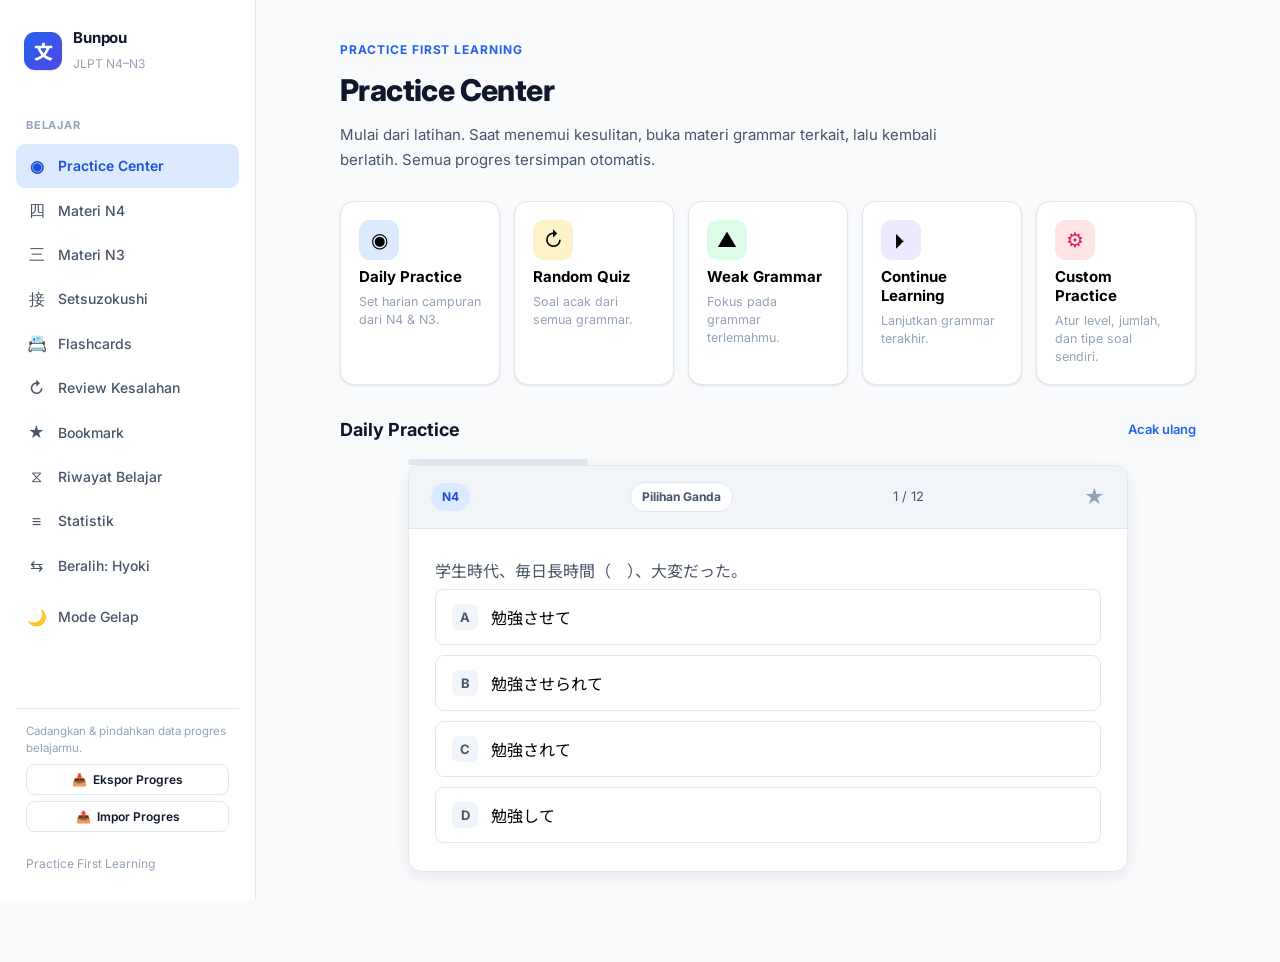
==== index.html @ 78b65819 "feat: tambah halaman setsuzokushi dan terjemahan kuis" ====
<!DOCTYPE html>
<html lang="id">
<head>
<meta charset="UTF-8">
<meta name="viewport" content="width=device-width, initial-scale=1.0">
<title>Bunpou · Practice Center</title>
<link rel="preconnect" href="https://fonts.googleapis.com">
<link href="https://fonts.googleapis.com/css2?family=Inter:wght@400;500;600;700;800&family=Noto+Sans+JP:wght@400;500;700;800&display=swap" rel="stylesheet">
<link rel="stylesheet" href="css/style.css">
<script>(function(){try{var t=localStorage.getItem('jlpt_theme');if(t&&JSON.parse(t)==='dark'){document.documentElement.setAttribute('data-theme','dark');}}catch(e){}})();</script>
</head>
<body class="app">
<div class="main">
  <div class="content">
    <div class="page-head">
      <div class="eyebrow">Practice First Learning</div>
      <h1>Practice Center</h1>
      <p>Mulai dari latihan. Saat menemui kesulitan, buka materi grammar terkait, lalu kembali berlatih. Semua progres tersimpan otomatis.</p>
    </div>

    <div class="tiles">
      <button class="tile" data-mode="daily">
        <span class="t-ico">&#x25C9;</span>
        <h3>Daily Practice</h3>
        <p>Set harian campuran dari N4 &amp; N3.</p>
      </button>
      <button class="tile amber" data-mode="random">
        <span class="t-ico">&#x21BB;</span>
        <h3>Random Quiz</h3>
        <p>Soal acak dari semua grammar.</p>
      </button>
      <button class="tile green" data-mode="weak">
        <span class="t-ico">&#x25B2;</span>
        <h3>Weak Grammar</h3>
        <p>Fokus pada grammar terlemahmu.</p>
      </button>
      <button class="tile violet" data-mode="continue">
        <span class="t-ico">&#x23F5;</span>
        <h3>Continue Learning</h3>
        <p>Lanjutkan grammar terakhir.</p>
      </button>
      <button class="tile rose" data-mode="custom">
        <span class="t-ico">&#x2699;</span>
        <h3>Custom Practice</h3>
        <p>Atur level, jumlah, dan tipe soal sendiri.</p>
      </button>
    </div>

    <div class="section-title">
      <h2 id="sessionTitle">Daily Practice</h2>
      <a href="#" id="restart">Acak ulang</a>
    </div>
    <div id="practice"><div class="spinner"></div></div>
  </div>
</div>

<script src="data/grammar.js"></script>
<script src="data/grammar-n4.js"></script>
<script src="data/grammar-n4b.js"></script>
<script src="data/grammar-n4c.js"></script>
<script src="data/grammar-n3.js"></script>
<script src="data/grammar-n3b.js"></script>
<script src="data/grammar-n3c.js"></script>
<script src="data/n4-full.js"></script>
    <script src="data/n4-extra.js"></script>
    <script src="data/n3-full.js"></script>
<script src="js/storage.js"></script>
<script src="js/data.js"></script>
<script src="js/quiz.js"></script>
<script src="js/nav.js"></script>
<script>
(function () {
  Nav.build("index.html");
  var host = document.getElementById("practice");
  var titleEl = document.getElementById("sessionTitle");
  var currentMode = "daily";
  var lastCustomOpts = null;

  function renderCustomSetup() {
    host.innerHTML =
      '<div class="setup-card">' +
        '<div class="setup-group">' +
          '<h3>Pilih Level JLPT</h3>' +
          '<div class="subtitle">Pilih minimal satu level untuk diuji</div>' +
          '<div class="toggle-grid">' +
            '<div class="toggle-card selected" id="optLvlN4">' +
              '<input type="checkbox" checked id="chkLvlN4">' +
              '<div class="tc-content">' +
                '<span class="tc-title">JLPT N4</span>' +
                '<span class="tc-desc">Grammar dasar, pola kalimat sederhana & ungkapan sehari-hari</span>' +
              '</div>' +
            '</div>' +
            '<div class="toggle-card selected" id="optLvlN3">' +
              '<input type="checkbox" checked id="chkLvlN3">' +
              '<div class="tc-content">' +
                '<span class="tc-title">JLPT N3</span>' +
                '<span class="tc-desc">Grammar menengah, pemahaman bernuansa & ekspresi kontekstual</span>' +
              '</div>' +
            '</div>' +
          '</div>' +
        '</div>' +

        '<div class="setup-group">' +
          '<h3>Tipe Soal</h3>' +
          '<div class="subtitle">Pilih minimal satu tipe latihan</div>' +
          '<div class="toggle-grid">' +
            '<div class="toggle-card selected" id="optTypeMcq">' +
              '<input type="checkbox" checked id="chkTypeMcq">' +
              '<div class="tc-content">' +
                '<span class="tc-title">Pilihan Ganda</span>' +
                '<span class="tc-desc">Pilih satu dari 4 opsi jawaban yang paling tepat (ABC-an)</span>' +
              '</div>' +
            '</div>' +
            '<div class="toggle-card selected" id="optTypeFill">' +
              '<input type="checkbox" checked id="chkTypeFill">' +
              '<div class="tc-content">' +
                '<span class="tc-title">Isi Bagian Kosong</span>' +
                '<span class="tc-desc">Ketik manual kata/pola kalimat bahasa Jepang yang tepat</span>' +
              '</div>' +
            '</div>' +
            '<div class="toggle-card selected" id="optTypeArrange">' +
              '<input type="checkbox" checked id="chkTypeArrange">' +
              '<div class="tc-content">' +
                '<span class="tc-title">Susun Kata</span>' +
                '<span class="tc-desc">Susun frasa acak (drag/click) menjadi kalimat yang padu</span>' +
              '</div>' +
            '</div>' +
          '</div>' +
        '</div>' +

        '<div class="setup-group">' +
          '<h3>Jumlah Soal</h3>' +
          '<div class="subtitle">Pilih berapa banyak soal yang ingin dikerjakan</div>' +
          '<div class="segment-list">' +
            '<button class="segment-item" data-val="5">5</button>' +
            '<button class="segment-item" data-val="10">10</button>' +
            '<button class="segment-item active" data-val="15">15</button>' +
            '<button class="segment-item" data-val="20">20</button>' +
            '<button class="segment-item" data-val="30">30</button>' +
            '<button class="segment-item" data-val="all">Semua Soal</button>' +
          '</div>' +
        '</div>' +

        '<div class="setup-actions">' +
          '<button class="btn btn-primary" id="startCustomQuizBtn">Mulai Latihan (15 Soal)</button>' +
        '</div>' +
      '</div>';

    var chkLvlN4 = document.getElementById("chkLvlN4");
    var chkLvlN3 = document.getElementById("chkLvlN3");
    var chkTypeMcq = document.getElementById("chkTypeMcq");
    var chkTypeFill = document.getElementById("chkTypeFill");
    var chkTypeArrange = document.getElementById("chkTypeArrange");
    var startBtn = document.getElementById("startCustomQuizBtn");

    var activeLimit = "15";

    if (lastCustomOpts) {
      chkLvlN4.checked = lastCustomOpts.chkLvlN4;
      document.getElementById("optLvlN4").classList.toggle("selected", lastCustomOpts.chkLvlN4);
      chkLvlN3.checked = lastCustomOpts.chkLvlN3;
      document.getElementById("optLvlN3").classList.toggle("selected", lastCustomOpts.chkLvlN3);
      chkTypeMcq.checked = lastCustomOpts.chkTypeMcq;
      document.getElementById("optTypeMcq").classList.toggle("selected", lastCustomOpts.chkTypeMcq);
      chkTypeFill.checked = lastCustomOpts.chkTypeFill;
      document.getElementById("optTypeFill").classList.toggle("selected", lastCustomOpts.chkTypeFill);
      chkTypeArrange.checked = lastCustomOpts.chkTypeArrange;
      document.getElementById("optTypeArrange").classList.toggle("selected", lastCustomOpts.chkTypeArrange);
      activeLimit = lastCustomOpts.activeLimitStr || "15";
    }

    var segments = host.querySelectorAll(".segment-item");
    segments.forEach(function (btn) {
      btn.classList.toggle("active", btn.dataset.val === activeLimit);
      btn.addEventListener("click", function () {
        segments.forEach(function (b) { b.classList.remove("active"); });
        btn.classList.add("active");
        activeLimit = btn.dataset.val;
        updateState();
      });
    });

    function setupToggleCard(cardId, chkEl) {
      var card = document.getElementById(cardId);
      card.addEventListener("click", function (e) {
        if (e.target !== chkEl) {
          chkEl.checked = !chkEl.checked;
        }
        card.classList.toggle("selected", chkEl.checked);
        updateState();
      });
      chkEl.addEventListener("change", function () {
        card.classList.toggle("selected", chkEl.checked);
        updateState();
      });
    }

    setupToggleCard("optLvlN4", chkLvlN4);
    setupToggleCard("optLvlN3", chkLvlN3);
    setupToggleCard("optTypeMcq", chkTypeMcq);
    setupToggleCard("optTypeFill", chkTypeFill);
    setupToggleCard("optTypeArrange", chkTypeArrange);

    function getOpts() {
      var level = "all";
      if (chkLvlN4.checked && !chkLvlN3.checked) level = "N4";
      if (!chkLvlN4.checked && chkLvlN3.checked) level = "N3";
      var types = {
        mcq: chkTypeMcq.checked,
        fill: chkTypeFill.checked,
        arrange: chkTypeArrange.checked
      };
      return { level: level, types: types };
    }

    function updateState() {
      var levelOk = chkLvlN4.checked || chkLvlN3.checked;
      var typeOk = chkTypeMcq.checked || chkTypeFill.checked || chkTypeArrange.checked;

      if (!levelOk || !typeOk) {
        startBtn.disabled = true;
        startBtn.textContent = "Pilih minimal 1 level & 1 tipe soal";
        return;
      }

      var opts = getOpts();
      var tempPool = Data.buildPool({ level: opts.level, types: opts.types });
      var totalCount = tempPool.length;

      if (totalCount === 0) {
        startBtn.disabled = true;
        startBtn.textContent = "Tidak ada soal yang cocok";
        return;
      }

      startBtn.disabled = false;
      var limitVal = activeLimit === "all" ? totalCount : parseInt(activeLimit, 10);
      var finalCount = Math.min(limitVal, totalCount);
      startBtn.textContent = "Mulai Latihan (" + finalCount + " Soal)";
    }

    startBtn.addEventListener("click", function () {
      var opts = getOpts();
      var limitVal = activeLimit === "all" ? null : parseInt(activeLimit, 10);
      lastCustomOpts = {
        level: opts.level,
        types: opts.types,
        limit: limitVal,
        activeLimitStr: activeLimit,
        chkLvlN4: chkLvlN4.checked,
        chkLvlN3: chkLvlN3.checked,
        chkTypeMcq: chkTypeMcq.checked,
        chkTypeFill: chkTypeFill.checked,
        chkTypeArrange: chkTypeArrange.checked
      };

      var title = "Latihan Kustom";
      var pool = Data.buildPool({ level: opts.level, types: opts.types, limit: limitVal });
      titleEl.textContent = title;
      Quiz.runSession(host, pool, { title: title, level: opts.level });
    });

    updateState();
  }

  function start(mode, forceConfig) {
    currentMode = mode;
    var pool, title, opts = {};
    if (mode === "custom") {
      if (forceConfig || !lastCustomOpts) {
        titleEl.textContent = "Custom Practice Setup";
        renderCustomSetup();
        return;
      } else {
        title = "Latihan Kustom";
        pool = Data.buildPool({ level: lastCustomOpts.level, types: lastCustomOpts.types, limit: lastCustomOpts.limit });
        opts = { title: title, level: lastCustomOpts.level };
      }
    } else if (mode === "daily") {
      title = "Daily Practice";
      pool = Data.buildPool({ level: "all", limit: 12 });
      opts = { title: title };
    } else if (mode === "random") {
      title = "Random Quiz";
      pool = Data.buildPool({ level: "all", limit: 15 });
      opts = { title: title };
    } else if (mode === "weak") {
      title = "Weak Grammar Practice";
      var ids = Data.weakGrammarIds(5);
      if (!ids.length) {
        host.innerHTML = '<div class="empty"><div class="e-ico">&#x25B2;</div><h3>Belum ada data kelemahan</h3><p>Kerjakan beberapa latihan dulu agar sistem dapat mengidentifikasi grammar terlemahmu.</p><button class="btn btn-primary" onclick="location.reload()">Mulai Daily Practice</button></div>';
        titleEl.textContent = title; return;
      }
      pool = Data.buildPool({ grammarIds: ids, limit: 15 });
      opts = { title: title };
    } else if (mode === "continue") {
      title = "Continue Learning";
      var last = Store.getLast();
      if (!last || !Data.byId(last)) {
        host.innerHTML = '<div class="empty"><div class="e-ico">&#x23F5;</div><h3>Belum ada riwayat</h3><p>Buka salah satu materi grammar untuk mulai, lalu lanjutkan dari sini.</p><a class="btn btn-primary" href="n4.html">Lihat Materi N4</a></div>';
        titleEl.textContent = title; return;
      }
      var g = Data.byId(last);
      title = "Lanjutkan: " + g.grammar;
      pool = Data.buildPool({ grammarIds: [last] });
      opts = { title: title, grammarId: last, level: g.level };
    }
    titleEl.textContent = title;
    Quiz.runSession(host, pool, opts);
  }

  document.querySelectorAll(".tile").forEach(function (t) {
    t.addEventListener("click", function () { start(t.dataset.mode, true); window.scrollTo({ top: 220, behavior: "smooth" }); });
  });
  document.getElementById("restart").addEventListener("click", function (e) { e.preventDefault(); start(currentMode); });

  start("daily");
})();
</script>
</body>
</html>
---- css/style.css ----
:root {
  --primary: #2563eb;
  --primary-dark: #1d4ed8;
  --primary-soft: #dbeafe;
  --bg: #f8fafc;
  --surface: #ffffff;
  --surface-2: #f1f5f9;
  --text: #0f172a;
  --text-soft: #475569;
  --text-muted: #94a3b8;
  --accent: #f59e0b;
  --accent-soft: #fef3c7;
  --border: #e2e8f0;
  --border-strong: #cbd5e1;
  --green: #16a34a;
  --green-soft: #dcfce7;
  --red: #dc2626;
  --red-soft: #fee2e2;
  --radius: 14px;
  --radius-sm: 9px;
  --shadow-sm: 0 1px 2px rgba(15,23,42,.06), 0 1px 3px rgba(15,23,42,.05);
  --shadow: 0 4px 16px rgba(15,23,42,.07);
  --shadow-lg: 0 12px 40px rgba(15,23,42,.12);
  --sidebar-w: 256px;
  --font: 'Inter', -apple-system, BlinkMacSystemFont, 'Segoe UI', Roboto, 'Helvetica Neue', Arial, sans-serif;
  --font-jp: 'Noto Sans JP', 'Hiragino Kaku Gothic ProN', 'Yu Gothic', Meiryo, sans-serif;
}

* { box-sizing: border-box; margin: 0; padding: 0; }
html { scroll-behavior: smooth; }
body {
  font-family: var(--font);
  background: var(--bg);
  color: var(--text);
  line-height: 1.65;
  -webkit-font-smoothing: antialiased;
  font-size: 15px;
}
a { color: inherit; text-decoration: none; }
button { font-family: inherit; cursor: pointer; border: none; background: none; }
button:disabled { cursor: not-allowed; opacity: .55; }
.jp { font-family: var(--font-jp); }

/* ===== Layout ===== */
.app { display: flex; min-height: 100vh; }
.sidebar {
  width: var(--sidebar-w);
  flex-shrink: 0;
  background: var(--surface);
  border-right: 1px solid var(--border);
  padding: 22px 16px;
  position: fixed;
  top: 0; left: 0; bottom: 0;
  display: flex;
  flex-direction: column;
  gap: 4px;
  overflow-y: auto;
  z-index: 40;
}
.brand { display: flex; align-items: center; gap: 11px; padding: 4px 8px 20px; }
.brand-logo {
  width: 38px; height: 38px; border-radius: 11px;
  background: linear-gradient(135deg, var(--primary), #4f46e5);
  display: grid; place-items: center;
  color: #fff; font-weight: 800; font-size: 19px;
  font-family: var(--font-jp);
  box-shadow: var(--shadow-sm);
}
.brand-text strong { display: block; font-size: 15px; letter-spacing: -.01em; }
.brand-text span { font-size: 12px; color: var(--text-muted); }
.nav-label { font-size: 11px; font-weight: 700; text-transform: uppercase; letter-spacing: .07em; color: var(--text-muted); padding: 16px 10px 6px; }
.nav-item {
  display: flex; align-items: center; gap: 12px;
  padding: 9px 11px; border-radius: var(--radius-sm);
  color: var(--text-soft); font-weight: 500; font-size: 14px;
  transition: background .15s, color .15s;
}
.nav-item:hover { background: var(--surface-2); color: var(--text); }
.nav-item.active { background: var(--primary-soft); color: var(--primary-dark); font-weight: 600; }
.nav-item .ico { width: 19px; text-align: center; font-size: 16px; }
.nav-item .badge { margin-left: auto; background: var(--red); color: #fff; font-size: 11px; font-weight: 700; min-width: 19px; height: 19px; border-radius: 10px; display: grid; place-items: center; padding: 0 5px; }
.sidebar-foot { margin-top: auto; padding: 14px 10px 4px; font-size: 12px; color: var(--text-muted); border-top: 1px solid var(--border); }

.main { flex: 1; margin-left: var(--sidebar-w); min-width: 0; }
.content { max-width: 920px; margin: 0 auto; padding: 40px 32px 90px; }
.content.wide { max-width: 1120px; }

/* ===== Topbar (mobile) ===== */
.topbar { display: none; }
.scrim { display: none; }

/* ===== Mobile drawer toggle button (left-edge tab) ===== */
.nav-open-btn {
  position: fixed;
  top: 60px;
  left: 0;
  transform: none;
  z-index: 70;
  width: 22px;
  height: 64px;
  border-radius: 0 10px 10px 0;
  background: var(--primary);
  color: #fff;
  font-size: 18px;
  font-weight: 700;
  border: none;
  cursor: pointer;
  box-shadow: 3px 0 12px rgba(37,99,235,.35);
  display: none; /* hidden by default on desktop */
  align-items: center;
  justify-content: center;
  line-height: 1;
  transition: background .15s, width .15s, box-shadow .15s, opacity .2s;
  padding: 0;
}
.nav-open-btn:hover { background: var(--primary-dark); width: 26px; box-shadow: 4px 0 18px rgba(37,99,235,.45); }

/* ===== Page header ===== */
.page-head { margin-bottom: 28px; }
.page-head .eyebrow { color: var(--primary); font-weight: 700; font-size: 12px; letter-spacing: .08em; text-transform: uppercase; }
.page-head h1 { font-size: 30px; letter-spacing: -.02em; margin: 6px 0 8px; font-weight: 800; }
.page-head p { color: var(--text-soft); max-width: 640px; }

/* ===== Cards ===== */
.card { background: var(--surface); border: 1px solid var(--border); border-radius: var(--radius); box-shadow: var(--shadow-sm); }
.card-pad { padding: 22px; }
.grid { display: grid; gap: 16px; }
.grid-2 { grid-template-columns: repeat(2, 1fr); }
.grid-3 { grid-template-columns: repeat(3, 1fr); }
.grid-4 { grid-template-columns: repeat(4, 1fr); }

/* Action tiles (home) */
.tiles { display: grid; grid-template-columns: repeat(5,1fr); gap: 14px; margin-bottom: 30px; }
.tile {
  background: var(--surface); border: 1px solid var(--border); border-radius: var(--radius);
  padding: 18px; text-align: left; transition: transform .15s, box-shadow .15s, border-color .15s;
  display: flex; flex-direction: column; gap: 7px; box-shadow: var(--shadow-sm);
}
.tile:hover { transform: translateY(-3px); box-shadow: var(--shadow); border-color: var(--border-strong); }
.tile .t-ico { width: 40px; height: 40px; border-radius: 11px; display: grid; place-items: center; font-size: 20px; background: var(--primary-soft); }
.tile.amber .t-ico { background: var(--accent-soft); }
.tile.green .t-ico { background: var(--green-soft); }
.tile.violet .t-ico { background: #ede9fe; }
.tile.rose .t-ico { background: #ffe4e6; color: #e11d48; }
.tile h3 { font-size: 15px; font-weight: 700; }
.tile p { font-size: 12.5px; color: var(--text-muted); line-height: 1.45; }

/* ===== Buttons ===== */
.btn { display: inline-flex; align-items: center; justify-content: center; gap: 8px; padding: 10px 18px; border-radius: var(--radius-sm); font-weight: 600; font-size: 14px; transition: background .15s, transform .1s, box-shadow .15s; border: 1px solid transparent; }
.btn:active { transform: translateY(1px); }
.btn-primary { background: var(--primary); color: #fff; box-shadow: var(--shadow-sm); }
.btn-primary:hover { background: var(--primary-dark); }
.btn-ghost { background: var(--surface); border-color: var(--border); color: var(--text-soft); }
.btn-ghost:hover { background: var(--surface-2); }
.btn-amber { background: var(--accent); color: #fff; }
.btn-amber:hover { filter: brightness(.95); }
.btn-block { width: 100%; }
.btn-sm { padding: 7px 13px; font-size: 13px; }

/* ===== Quiz ===== */
.quiz-wrap { max-width: 720px; margin: 0 auto; }
.quiz-card { background: var(--surface); border: 1px solid var(--border); border-radius: var(--radius); box-shadow: var(--shadow); overflow: hidden; }
.quiz-top { display: flex; align-items: center; justify-content: space-between; padding: 16px 22px; border-bottom: 1px solid var(--border); background: var(--surface-2); }
.quiz-top .meta { display: flex; align-items: center; gap: 10px; font-size: 13px; color: var(--text-soft); }
.pill { display: inline-flex; align-items: center; gap: 6px; padding: 4px 11px; border-radius: 999px; font-size: 12px; font-weight: 700; }
.pill-n4 { background: var(--primary-soft); color: var(--primary-dark); }
.pill-n3 { background: #fae8ff; color: #a21caf; }
.pill-type { background: var(--surface); border: 1px solid var(--border); color: var(--text-soft); }
.progress-track { height: 6px; background: var(--border); border-radius: 999px; overflow: hidden; flex: 1; max-width: 180px; }
.progress-fill { height: 100%; background: var(--primary); border-radius: 999px; transition: width .3s; }
.quiz-body { padding: 28px 26px; }
.q-prompt { font-size: 16px; color: var(--text-soft); margin-bottom: 6px; }
.q-sentence { font-size: 22px; line-height: 1.9; margin-bottom: 22px; font-family: var(--font-jp); }
.q-sentence .blank { display: inline-block; min-width: 70px; border-bottom: 2.5px dashed var(--primary); margin: 0 4px; text-align: center; color: var(--primary); font-weight: 700; }
.q-sentence .blank.filled { border-bottom-style: solid; }

.options { display: flex; flex-direction: column; gap: 10px; }
.option {
  display: flex; align-items: center; gap: 13px; padding: 14px 16px;
  border: 1.5px solid var(--border); border-radius: var(--radius-sm);
  font-size: 16px; transition: border-color .15s, background .15s; text-align: left; width: 100%;
  background: var(--surface);
}
.option:hover:not(:disabled) { border-color: var(--primary); background: var(--primary-soft); }
.option .key { width: 26px; height: 26px; border-radius: 7px; background: var(--surface-2); display: grid; place-items: center; font-size: 13px; font-weight: 700; color: var(--text-soft); flex-shrink: 0; }
.option .opt-text { font-family: var(--font-jp); }
.option.correct { border-color: var(--green); background: var(--green-soft); }
.option.correct .key { background: var(--green); color: #fff; }
.option.wrong { border-color: var(--red); background: var(--red-soft); }
.option.wrong .key { background: var(--red); color: #fff; }
.option .mark { margin-left: auto; font-weight: 800; }

/* Arrange */
.arrange-zone { min-height: 58px; border: 1.5px dashed var(--border-strong); border-radius: var(--radius-sm); padding: 11px; display: flex; flex-wrap: wrap; gap: 8px; margin-bottom: 16px; background: var(--surface-2); align-content: flex-start; }
.arrange-bank { display: flex; flex-wrap: wrap; gap: 8px; margin-bottom: 18px; }
.token { padding: 9px 14px; border-radius: 9px; background: var(--surface); border: 1.5px solid var(--border-strong); font-family: var(--font-jp); font-size: 16px; transition: transform .1s, border-color .15s; }
.token:hover { border-color: var(--primary); }
.arrange-zone .token { background: var(--primary-soft); border-color: var(--primary); color: var(--primary-dark); }

/* Fill input */
.fill-input { width: 100%; padding: 13px 15px; border: 1.5px solid var(--border-strong); border-radius: var(--radius-sm); font-size: 17px; font-family: var(--font-jp); transition: border-color .15s; }
.fill-input:focus { outline: none; border-color: var(--primary); box-shadow: 0 0 0 3px var(--primary-soft); }

/* ===== Feedback / explanation ===== */
.feedback { margin-top: 22px; border-radius: var(--radius-sm); border: 1px solid var(--border); overflow: hidden; animation: slideIn .25s ease; }
@keyframes slideIn { from { opacity: 0; transform: translateY(8px); } to { opacity: 1; transform: translateY(0); } }
.feedback-head { display: flex; align-items: center; gap: 10px; padding: 13px 18px; font-weight: 700; }
.feedback.ok .feedback-head { background: var(--green-soft); color: var(--green); }
.feedback.no .feedback-head { background: var(--red-soft); color: var(--red); }
.feedback-body { padding: 18px; background: var(--surface); }
.feedback-body h4 { font-size: 12px; text-transform: uppercase; letter-spacing: .05em; color: var(--text-muted); margin: 14px 0 5px; }
.feedback-body h4:first-child { margin-top: 0; }
.feedback-body p { color: var(--text-soft); }
.feedback-body .correct-ans { font-family: var(--font-jp); font-weight: 700; color: var(--green); }
.why-list { list-style: none; display: flex; flex-direction: column; gap: 6px; }
.why-list li { padding-left: 18px; position: relative; color: var(--text-soft); font-size: 14px; }
.why-list li::before { content: '✕'; position: absolute; left: 0; color: var(--red); font-weight: 700; }
.grammar-link { display: inline-flex; align-items: center; gap: 7px; margin-top: 14px; padding: 9px 15px; background: var(--primary-soft); color: var(--primary-dark); border-radius: var(--radius-sm); font-weight: 600; font-size: 14px; }
.grammar-link:hover { background: #c7dbfd; }
.quiz-actions { display: flex; gap: 10px; margin-top: 20px; }

/* ===== Grammar list ===== */
.toolbar { display: flex; gap: 12px; margin-bottom: 22px; flex-wrap: wrap; align-items: center; }
.search-box { flex: 1; min-width: 220px; position: relative; }
.search-box input { width: 100%; padding: 11px 14px 11px 40px; border: 1px solid var(--border); border-radius: var(--radius-sm); font-size: 14px; background: var(--surface); }
.search-box input:focus { outline: none; border-color: var(--primary); box-shadow: 0 0 0 3px var(--primary-soft); }
.search-box .s-ico { position: absolute; left: 14px; top: 50%; transform: translateY(-50%); color: var(--text-muted); }
.filter-group { display: flex; gap: 6px; background: var(--surface); border: 1px solid var(--border); border-radius: var(--radius-sm); padding: 4px; }
.filter-group button { padding: 7px 13px; border-radius: 7px; font-size: 13px; font-weight: 600; color: var(--text-soft); }
.filter-group button.active { background: var(--primary); color: #fff; }

.g-list { display: grid; gap: 12px; }
.g-card { display: flex; align-items: center; gap: 16px; padding: 17px 20px; background: var(--surface); border: 1px solid var(--border); border-radius: var(--radius); box-shadow: var(--shadow-sm); transition: transform .14s, box-shadow .14s, border-color .14s; }
.g-card:hover { transform: translateY(-2px); box-shadow: var(--shadow); border-color: var(--border-strong); }
.g-card .g-title { font-size: 19px; font-weight: 700; font-family: var(--font-jp); }
.g-card .g-meaning { color: var(--text-muted); font-size: 13px; }
.g-card .g-main { flex: 1; min-width: 0; }
.g-card .g-meta { display: flex; align-items: center; gap: 8px; flex-shrink: 0; }
.diff { display: inline-flex; gap: 2px; }
.diff i { width: 7px; height: 7px; border-radius: 999px; background: var(--border-strong); font-style: normal; }
.diff i.on { background: var(--accent); }
.chip { font-size: 12px; color: var(--text-soft); background: var(--surface-2); padding: 3px 9px; border-radius: 999px; font-weight: 600; }
.status-dot { width: 10px; height: 10px; border-radius: 999px; background: var(--border-strong); }
.status-dot.learned { background: var(--green); }
.status-dot.learning { background: var(--accent); }

/* ===== Detail page ===== */
.detail-hero { background: linear-gradient(135deg, #1e3a8a, #2563eb); color: #fff; border-radius: var(--radius); padding: 30px 32px; margin-bottom: 24px; box-shadow: var(--shadow); }
.detail-hero .jp-big { font-size: 40px; font-weight: 800; font-family: var(--font-jp); letter-spacing: -.01em; }
.detail-hero .mean { font-size: 17px; opacity: .92; margin-top: 4px; }
.detail-hero .hero-meta { display: flex; gap: 10px; margin-top: 16px; flex-wrap: wrap; }
.detail-hero .hero-meta .pill { background: rgba(255,255,255,.18); color: #fff; }
.section { margin-bottom: 26px; }
.section h2 { font-size: 19px; font-weight: 700; margin-bottom: 12px; display: flex; align-items: center; gap: 9px; }
.section h2 .num { width: 26px; height: 26px; border-radius: 8px; background: var(--primary-soft); color: var(--primary-dark); display: grid; place-items: center; font-size: 13px; font-weight: 800; }
.formula-box { background: var(--surface); border: 1px solid var(--border); border-left: 4px solid var(--primary); border-radius: var(--radius-sm); padding: 16px 18px; font-family: var(--font-jp); font-size: 17px; font-weight: 600; }
.prose p { color: var(--text-soft); margin-bottom: 10px; }
.callout { display: flex; gap: 13px; padding: 16px 18px; border-radius: var(--radius-sm); border: 1px solid var(--border); }
.callout .c-ico { font-size: 20px; flex-shrink: 0; }
.callout.do { background: var(--green-soft); border-color: #bbf7d0; }
.callout.dont { background: var(--red-soft); border-color: #fecaca; }
.callout.warn { background: var(--accent-soft); border-color: #fde68a; }
.callout strong { display: block; margin-bottom: 3px; }
.callout p { color: var(--text-soft); font-size: 14px; }
.two-col { display: grid; grid-template-columns: 1fr 1fr; gap: 14px; }
.compare-card { background: var(--surface); border: 1px solid var(--border); border-radius: var(--radius-sm); padding: 16px 18px; }
.compare-card h4 { font-family: var(--font-jp); font-size: 17px; color: var(--primary-dark); margin-bottom: 6px; }
.compare-card p { font-size: 14px; color: var(--text-soft); }
.compare-card .vs-tag { font-size: 11px; font-weight: 700; color: var(--text-muted); text-transform: uppercase; }

.example { background: var(--surface); border: 1px solid var(--border); border-radius: var(--radius-sm); padding: 15px 17px; margin-bottom: 11px; }
.example .ex-jp { font-family: var(--font-jp); font-size: 19px; line-height: 1.7; }
.example .ex-furi { color: var(--text-muted); font-size: 13px; font-family: var(--font-jp); margin-top: 2px; }
.example .ex-id { color: var(--text-soft); font-size: 14px; margin-top: 5px; }
.example .ex-foot { display: flex; align-items: center; justify-content: space-between; margin-top: 9px; }
.play-btn { display: inline-flex; align-items: center; gap: 7px; padding: 6px 12px; border-radius: 8px; background: var(--surface-2); color: var(--text-soft); font-size: 13px; font-weight: 600; transition: background .15s; }
.play-btn:hover { background: var(--primary-soft); color: var(--primary-dark); }
.play-btn.playing { background: var(--primary); color: #fff; }
.ex-tag { font-size: 11px; font-weight: 700; padding: 2px 8px; border-radius: 999px; text-transform: uppercase; letter-spacing: .03em; }
.ex-tag.simple { background: var(--green-soft); color: var(--green); }
.ex-tag.jlpt { background: var(--accent-soft); color: #b45309; }
.notes-area { width: 100%; min-height: 130px; padding: 14px 16px; border: 1px solid var(--border); border-radius: var(--radius-sm); font-family: var(--font); font-size: 14.5px; resize: vertical; background: var(--surface); line-height: 1.6; }
.notes-area:focus { outline: none; border-color: var(--primary); box-shadow: 0 0 0 3px var(--primary-soft); }
.notes-foot { display: flex; align-items: center; justify-content: space-between; margin-top: 8px; font-size: 12px; color: var(--text-muted); }

/* ===== Result screen ===== */
.result { text-align: center; padding: 36px 26px; }
.result .score-ring { width: 150px; height: 150px; margin: 0 auto 18px; border-radius: 50%; display: grid; place-items: center; position: relative; }
.result .score-ring .inner { width: 118px; height: 118px; background: var(--surface); border-radius: 50%; display: grid; place-items: center; flex-direction: column; }
.result .score-ring .pct { font-size: 34px; font-weight: 800; }
.result .score-ring .lbl { font-size: 12px; color: var(--text-muted); }
.result h2 { font-size: 24px; margin-bottom: 6px; }
.result .summary-row { display: flex; justify-content: center; gap: 28px; margin: 22px 0; }
.result .summary-row .s-item .v { font-size: 24px; font-weight: 800; }
.result .summary-row .s-item .k { font-size: 12px; color: var(--text-muted); }
.wrong-review { text-align: left; margin-top: 22px; }
.wrong-review .wr-item { border: 1px solid var(--border); border-radius: var(--radius-sm); padding: 14px 16px; margin-bottom: 10px; }
.wrong-review .wr-q { font-family: var(--font-jp); font-size: 15px; margin-bottom: 6px; }
.wrong-review .wr-line { font-size: 13px; margin: 2px 0; }
.wrong-review .wr-line b.bad { color: var(--red); }
.wrong-review .wr-line b.good { color: var(--green); }

/* ===== Stats ===== */
.stat-grid { display: grid; grid-template-columns: repeat(4,1fr); gap: 14px; margin-bottom: 24px; }
.stat { background: var(--surface); border: 1px solid var(--border); border-radius: var(--radius); padding: 18px 20px; box-shadow: var(--shadow-sm); }
.stat .s-k { font-size: 12.5px; color: var(--text-muted); font-weight: 600; }
.stat .s-v { font-size: 30px; font-weight: 800; letter-spacing: -.02em; margin-top: 4px; }
.stat .s-sub { font-size: 12px; color: var(--text-soft); margin-top: 2px; }
.chart-card { background: var(--surface); border: 1px solid var(--border); border-radius: var(--radius); padding: 22px; box-shadow: var(--shadow-sm); }
.chart-card h3 { font-size: 15px; margin-bottom: 16px; }
.rank-list { display: flex; flex-direction: column; gap: 9px; }
.rank-item { display: flex; align-items: center; gap: 12px; }
.rank-item .r-name { font-family: var(--font-jp); font-weight: 600; width: 120px; flex-shrink: 0; }
.rank-item .r-track { flex: 1; height: 9px; background: var(--surface-2); border-radius: 999px; overflow: hidden; }
.rank-item .r-fill { height: 100%; border-radius: 999px; }
.rank-item .r-val { font-size: 13px; font-weight: 700; width: 42px; text-align: right; }

/* ===== Timeline (history) ===== */
.timeline { position: relative; padding-left: 30px; }
.timeline::before { content: ''; position: absolute; left: 9px; top: 6px; bottom: 6px; width: 2px; background: var(--border); }
.tl-item { position: relative; padding-bottom: 22px; }
.tl-item::before { content: ''; position: absolute; left: -25px; top: 4px; width: 14px; height: 14px; border-radius: 50%; background: var(--primary); border: 3px solid var(--surface); box-shadow: 0 0 0 2px var(--primary-soft); }
.tl-item.quiz::before { background: var(--accent); box-shadow: 0 0 0 2px var(--accent-soft); }
.tl-card { background: var(--surface); border: 1px solid var(--border); border-radius: var(--radius-sm); padding: 13px 16px; box-shadow: var(--shadow-sm); }
.tl-time { font-size: 12px; color: var(--text-muted); margin-bottom: 3px; }
.tl-title { font-weight: 600; }
.tl-title .jp { color: var(--primary-dark); }
.tl-meta { font-size: 13px; color: var(--text-soft); margin-top: 3px; display: flex; gap: 14px; flex-wrap: wrap; }
.tl-date-head { font-size: 13px; font-weight: 700; color: var(--text-muted); text-transform: uppercase; letter-spacing: .04em; margin: 14px 0 14px -30px; }

/* ===== Empty state ===== */
.empty { text-align: center; padding: 60px 20px; color: var(--text-muted); }
.empty .e-ico { font-size: 46px; margin-bottom: 12px; }
.empty h3 { color: var(--text-soft); font-size: 17px; margin-bottom: 6px; }
.empty p { max-width: 360px; margin: 0 auto 18px; font-size: 14px; }

/* ===== Misc ===== */
.section-title { display: flex; align-items: center; justify-content: space-between; margin: 30px 0 14px; }
.section-title h2 { font-size: 18px; font-weight: 700; }
.section-title a { font-size: 13px; color: var(--primary); font-weight: 600; }
.bookmark-btn { background: none; font-size: 20px; color: var(--text-muted); transition: transform .15s, color .15s; }
.bookmark-btn.on { color: var(--accent); }
.bookmark-btn:hover { transform: scale(1.15); }
.tag-row { display: flex; gap: 8px; flex-wrap: wrap; }
.muted { color: var(--text-muted); }
.center { text-align: center; }
.mt-16 { margin-top: 16px; } .mt-24 { margin-top: 24px; } .mb-0 { margin-bottom: 0; }
.hidden { display: none !important; }
.spinner { width: 30px; height: 30px; border: 3px solid var(--border); border-top-color: var(--primary); border-radius: 50%; animation: spin .7s linear infinite; margin: 40px auto; }
@keyframes spin { to { transform: rotate(360deg); } }
.toast { position: fixed; bottom: 26px; left: 50%; transform: translateX(-50%) translateY(80px); background: var(--text); color: #fff; padding: 12px 22px; border-radius: 999px; font-size: 14px; font-weight: 600; box-shadow: var(--shadow-lg); opacity: 0; transition: all .3s; z-index: 200; }
.toast.show { transform: translateX(-50%) translateY(0); opacity: 1; }

/* ===== Mobile ===== */
@media (max-width: 860px) {
  /* Sidebar: tersembunyi jadi drawer dari kiri */
  .sidebar {
    transform: translateX(-100%);
    transition: transform .28s cubic-bezier(.4,0,.2,1);
    box-shadow: var(--shadow-lg);
    z-index: 60;
    top: 0;
  }
  .sidebar.open { transform: translateX(0); }

  /* Scrim overlay */
  .scrim.show {
    display: block;
    position: fixed;
    inset: 0;
    background: rgba(15,23,42,.45);
    backdrop-filter: blur(2px);
    z-index: 55;
    animation: fadeIn .2s ease;
  }
  @keyframes fadeIn { from { opacity: 0; } to { opacity: 1; } }

  /* Tombol panah buka sidebar, pojok kanan atas */
  .nav-open-btn {
    display: flex !important;
  }
  /* Sembunyikan topbar lama (jika ada) */
  .topbar { display: none !important; }

  /* Main content full width */
  .main { margin-left: 0; }
  .content { padding: 70px 16px 90px; }

  /* Grid adjustments */
  .tiles { grid-template-columns: repeat(2, 1fr); gap: 10px; }
  .grid-4, .stat-grid { grid-template-columns: repeat(2, 1fr); }
  .grid-2, .grid-3, .two-col { grid-template-columns: 1fr; }

  /* Typography */
  .page-head h1 { font-size: 22px; }
  .page-head p { font-size: 13.5px; }
  .detail-hero { padding: 22px 18px; }
  .detail-hero .jp-big { font-size: 28px; }

  /* Quiz */
  .q-sentence { font-size: 18px; }
  .quiz-body { padding: 20px 16px; }
  .quiz-top { padding: 12px 16px; flex-wrap: wrap; gap: 8px; }
  .option { padding: 12px 14px; font-size: 15px; }

  /* Flashcards */
  .fc-card { min-height: 300px; }
  .fc-main-text { font-size: 26px; }
  .fc-actions { gap: 8px; }
  .fc-btn-srs { min-height: 64px; padding: 10px 6px; }
  .fc-btn-srs .label { font-size: 12px; }

  /* Tiles */
  .tile { padding: 14px 12px; }
  .tile h3 { font-size: 13.5px; }
  .tile p { font-size: 11.5px; }
  .tile .t-ico { width: 34px; height: 34px; font-size: 17px; }

  /* Grammar card */
  .g-card { padding: 13px 14px; gap: 11px; }
  .g-card .g-title { font-size: 16px; }

  /* Stats */
  .stat .s-v { font-size: 24px; }
  .stat { padding: 14px 16px; }

  /* Toolbar */
  .toolbar { gap: 8px; }
  .search-box { min-width: unset; }

  /* Setup card */
  .setup-card { padding: 16px; }
  .toggle-grid { grid-template-columns: 1fr; }

  /* Detail page */
  .detail-hero .jp-big { font-size: 26px; }
  .section h2 { font-size: 16px; }
  .formula-box { font-size: 15px; }

  /* Result */
  .result .summary-row { gap: 14px; }
  .result .score-ring { width: 120px; height: 120px; }
  .result .score-ring .inner { width: 94px; height: 94px; }
  .result .score-ring .pct { font-size: 26px; }
}

@media (max-width: 480px) {
  .tiles { grid-template-columns: repeat(2, 1fr); }
  .grid-4, .stat-grid { grid-template-columns: 1fr; }
  .result .summary-row { gap: 10px; }
  .fc-deck-selector { flex-wrap: wrap; justify-content: center; border-radius: 12px; }
  .fc-deck-tab { padding: 7px 16px; font-size: 13px; }
  .content { padding: 64px 14px 90px; }
  .page-head h1 { font-size: 20px; }
  .quiz-actions { flex-direction: column; }
  .quiz-actions .btn { width: 100%; justify-content: center; }
}

/* ===== Theme toggle control ===== */
.theme-toggle { display: flex; align-items: center; gap: 12px; width: 100%; padding: 9px 11px; border-radius: var(--radius-sm); color: var(--text-soft); font-weight: 500; font-size: 14px; transition: background .15s, color .15s; margin-top: 6px; }
.theme-toggle:hover { background: var(--surface-2); color: var(--text); }
.theme-toggle .ico { width: 19px; text-align: center; font-size: 16px; }
.tb-theme { margin-left: auto; font-size: 18px; width: 40px; height: 40px; border-radius: 9px; display: grid; place-items: center; color: var(--text-soft); }
.tb-theme:hover { background: var(--surface-2); }

/* ===== Detail page: dua kolom + checklist pemahaman ===== */
.detail-grid { display: grid; grid-template-columns: minmax(0,1fr) 300px; gap: 28px; align-items: start; }
.detail-col { min-width: 0; }
.detail-rail { position: sticky; top: 24px; }
.rail-card { background: var(--surface); border: 1px solid var(--border); border-radius: var(--radius); box-shadow: var(--shadow-sm); padding: 20px; }
.rail-title { font-size: 12px; font-weight: 700; text-transform: uppercase; letter-spacing: .06em; color: var(--text-muted); margin-bottom: 14px; }
.understand-check { display: flex; align-items: flex-start; gap: 12px; cursor: pointer; padding: 14px; border: 1.5px solid var(--border); border-radius: var(--radius-sm); transition: border-color .15s, background .15s; position: relative; }
.understand-check:hover { border-color: var(--primary); }
.understand-check input { position: absolute; opacity: 0; width: 0; height: 0; }
.understand-check .uc-box { width: 24px; height: 24px; border-radius: 7px; border: 2px solid var(--border-strong); flex-shrink: 0; display: grid; place-items: center; transition: background .15s, border-color .15s; margin-top: 1px; }
.understand-check .uc-box::after { content: '\2713'; color: #fff; font-weight: 800; font-size: 15px; opacity: 0; transition: opacity .15s; }
.understand-check.done { border-color: var(--green); background: var(--green-soft); }
.understand-check.done .uc-box { background: var(--green); border-color: var(--green); }
.understand-check.done .uc-box::after { opacity: 1; }
.understand-check .uc-text strong { display: block; font-size: 14px; }
.understand-check .uc-text small { display: block; color: var(--text-muted); font-size: 12px; line-height: 1.45; margin-top: 3px; }
.rail-status { font-size: 13px; color: var(--text-soft); margin-top: 14px; text-align: center; font-weight: 600; }
@media (max-width: 980px) {
  .detail-grid { grid-template-columns: 1fr; }
  .detail-rail { position: static; }
}

/* ===== Dark mode ===== */
[data-theme="dark"] {
  --primary: #3b82f6;
  --primary-dark: #93c5fd;
  --primary-soft: #1e293b;
  --bg: #0b1120;
  --surface: #111827;
  --surface-2: #1e293b;
  --text: #e5e7eb;
  --text-soft: #cbd5e1;
  --text-muted: #94a3b8;
  --accent: #fbbf24;
  --accent-soft: #422006;
  --border: #1f2937;
  --border-strong: #374151;
  --green: #4ade80;
  --green-soft: #0f2e1d;
  --red: #f87171;
  --red-soft: #3b1212;
  --shadow-sm: 0 1px 2px rgba(0,0,0,.5);
  --shadow: 0 4px 16px rgba(0,0,0,.55);
  --shadow-lg: 0 12px 40px rgba(0,0,0,.65);
  color-scheme: dark;
}
[data-theme="dark"] body { background: var(--bg); }
[data-theme="dark"] .toast { background: #1e293b; color: #e5e7eb; border: 1px solid var(--border); }
[data-theme="dark"] .tile.violet .t-ico { background: #2e1065; }
[data-theme="dark"] .tile.rose .t-ico { background: #4c0519; color: #fb7185; }
[data-theme="dark"] .pill-n3 { background: #4a1d4f; color: #f0abfc; }
[data-theme="dark"] .callout.do { border-color: #14532d; }
[data-theme="dark"] .callout.dont { border-color: #7f1d1d; }
[data-theme="dark"] .callout.warn { border-color: #78350f; }
[data-theme="dark"] .ex-tag.jlpt { color: #fcd34d; }
[data-theme="dark"] .grammar-link:hover { background: #1e3a5f; }

/* ===== Checklist manual di daftar grammar ===== */
.done-check { width: 28px; height: 28px; border-radius: 50%; border: 2px solid var(--border-strong); background: var(--surface); display: grid; place-items: center; flex-shrink: 0; cursor: pointer; transition: background .15s, border-color .15s, transform .12s; }
.done-check:hover { border-color: var(--green); transform: scale(1.08); }
.done-check .ck { font-size: 14px; font-weight: 800; line-height: 1; opacity: 0; color: #fff; transition: opacity .15s; }
.done-check.learning { border-color: var(--accent); }
.done-check.learned { background: var(--green); border-color: var(--green); }
.done-check.learned .ck { opacity: 1; }

/* ===== Feedback: rincian tiap pilihan (per-opsi) ===== */
.feedback-body .fb-expl { color: var(--text-soft); margin: 8px 0 4px; }
.opt-breakdown { list-style: none; display: flex; flex-direction: column; gap: 7px; margin-top: 6px; }
.opt-breakdown li { padding: 9px 12px; border-radius: var(--radius-sm); font-size: 14px; position: relative; padding-left: 12px; display: flex; flex-wrap: wrap; align-items: baseline; gap: 6px; line-height: 1.5; }
.opt-breakdown li::before { content: none !important; }
.opt-breakdown .ob-key { font-weight: 800; min-width: 20px; }
.opt-breakdown li.ob-correct { background: var(--green-soft); color: var(--text); border: 1px solid var(--green); }
.opt-breakdown li.ob-correct .ob-key { color: var(--green); }
.opt-breakdown li.ob-wrong { background: var(--surface-2); color: var(--text-soft); border: 1px solid var(--border); }
.opt-breakdown li.ob-wrong .ob-key { color: var(--red); }
.opt-breakdown .ob-reason { color: var(--text-soft); }
.opt-breakdown .ob-tag { font-size: 12px; font-weight: 700; padding: 2px 8px; border-radius: 999px; white-space: nowrap; margin-left: auto; }
.opt-breakdown .ob-tag.good { background: var(--green); color: #fff; }
.opt-breakdown .ob-tag.bad { background: var(--red-soft); color: var(--red); }
.why-list > b { display: block; margin-bottom: 4px; font-size: 13px; color: var(--text); }
[data-theme="dark"] .opt-breakdown li.ob-wrong { background: rgba(255,255,255,.03); }

/* ===== Custom Quiz Setup ===== */
.setup-card {
  background: var(--surface);
  border: 1px solid var(--border);
  border-radius: var(--radius);
  padding: 24px;
  box-shadow: var(--shadow-sm);
  animation: slideIn .25s ease;
}
.setup-group {
  margin-bottom: 24px;
}
.setup-group:last-of-type {
  margin-bottom: 8px;
}
.setup-group h3 {
  font-size: 15px;
  font-weight: 700;
  margin-bottom: 4px;
  color: var(--text);
}
.setup-group .subtitle {
  font-size: 12.5px;
  color: var(--text-muted);
  margin-bottom: 12px;
}
.toggle-grid {
  display: grid;
  grid-template-columns: repeat(auto-fit, minmax(220px, 1fr));
  gap: 12px;
}
.toggle-card {
  display: flex;
  align-items: flex-start;
  gap: 12px;
  padding: 14px 16px;
  border: 1.5px solid var(--border);
  border-radius: var(--radius-sm);
  background: var(--surface);
  cursor: pointer;
  transition: all 0.15s ease;
  user-select: none;
}
.toggle-card:hover {
  border-color: var(--primary);
  background: var(--primary-soft);
}
.toggle-card.selected {
  border-color: var(--primary);
  background: var(--primary-soft);
}
.toggle-card input[type="checkbox"] {
  width: 18px;
  height: 18px;
  border-radius: 4px;
  accent-color: var(--primary);
  margin-top: 2px;
  cursor: pointer;
}
.toggle-card .tc-content {
  display: flex;
  flex-direction: column;
}
.toggle-card .tc-title {
  font-weight: 700;
  font-size: 14.5px;
  color: var(--text);
}
.toggle-card .tc-desc {
  font-size: 12px;
  color: var(--text-soft);
  margin-top: 2px;
}
.segment-list {
  display: flex;
  flex-wrap: wrap;
  gap: 8px;
}
.segment-item {
  padding: 8px 16px;
  border-radius: var(--radius-sm);
  background: var(--surface);
  border: 1.5px solid var(--border);
  font-weight: 600;
  font-size: 13.5px;
  color: var(--text-soft);
  transition: all 0.15s ease;
}
.segment-item:hover {
  border-color: var(--border-strong);
  background: var(--surface-2);
}
.segment-item.active {
  background: var(--primary);
  color: #fff;
  border-color: var(--primary);
}
.setup-actions {
  margin-top: 32px;
  padding-top: 20px;
  border-top: 1px solid var(--border);
  display: flex;
  justify-content: flex-end;
}

/* ===== Flashcards 3D Flip & Layout ===== */
.fc-wrap {
  perspective: 1200px;
  perspective-origin: center center;
  max-width: 560px;
  margin: 20px auto;
  width: 100%;
}
.fc-card {
  width: 100%;
  min-height: 380px;
  position: relative;
  transform-style: preserve-3d;
  transition: transform 0.45s cubic-bezier(0.35, 0, 0.15, 1);
  cursor: pointer;
  will-change: transform;
}
.fc-card.flipped {
  transform: rotateY(180deg);
}
.fc-front, .fc-back {
  position: absolute;
  top: 0; left: 0; width: 100%; height: 100%;
  backface-visibility: hidden;
  -webkit-backface-visibility: hidden;
  border-radius: var(--radius);
  background: var(--surface);
  border: 1px solid var(--border);
  box-shadow: var(--shadow);
  padding: 28px;
  display: flex;
  flex-direction: column;
  justify-content: space-between;
  box-sizing: border-box;
  transform-style: preserve-3d;
  -webkit-transform-style: preserve-3d;
}
.fc-back {
  transform: rotateY(180deg);
  -webkit-transform: rotateY(180deg);
  overflow-y: auto;
}

/* Card details */
.fc-level-pill {
  position: absolute;
  top: 20px;
  left: 20px;
}
.fc-center-content {
  display: flex;
  flex-direction: column;
  align-items: center;
  justify-content: center;
  flex: 1;
  text-align: center;
}
.fc-main-text {
  font-size: 32px;
  font-weight: 800;
  margin-bottom: 8px;
  line-height: 1.3;
  font-family: var(--font-jp);
}
.fc-reading-text {
  font-size: 20px;
  color: var(--primary);
  font-weight: 500;
  margin-bottom: 12px;
  font-family: var(--font-jp);
}
.fc-formula-text {
  font-size: 14px;
  background: var(--surface-2);
  padding: 6px 12px;
  border-radius: var(--radius-sm);
  color: var(--text-soft);
  max-width: 90%;
  word-break: break-all;
  font-family: var(--font-jp);
}
.fc-hint-text {
  text-align: center;
  font-size: 13px;
  color: var(--text-muted);
  font-weight: 500;
  margin-top: 14px;
}

/* Back content */
.fc-back-detail {
  display: flex;
  flex-direction: column;
  gap: 14px;
  height: 100%;
  text-align: left;
}
.fc-meaning-title {
  font-size: 20px;
  font-weight: 700;
  color: var(--text);
  border-bottom: 2px solid var(--border);
  padding-bottom: 8px;
  margin-bottom: 2px;
}
.fc-description {
  font-size: 14px;
  color: var(--text-soft);
  line-height: 1.5;
}
.fc-example-box {
  background: var(--surface-2);
  padding: 10px 14px;
  border-radius: var(--radius-sm);
  border-left: 3px solid var(--primary);
}
.fc-example-jp {
  font-size: 16px;
  font-weight: 600;
  line-height: 1.4;
  margin-bottom: 4px;
  font-family: var(--font-jp);
}
.fc-example-id {
  font-size: 13px;
  color: var(--text-soft);
}

/* Bottom Buttons Grid */
.fc-actions {
  display: flex;
  gap: 12px;
  margin-top: 24px;
  justify-content: center;
}
.fc-btn-srs {
  flex: 1;
  display: flex;
  flex-direction: column;
  align-items: center;
  justify-content: center;
  padding: 14px 10px;
  border-radius: var(--radius);
  transition: all 0.15s ease;
  min-height: 80px;
  box-shadow: var(--shadow-sm);
}
.fc-btn-srs:disabled {
  opacity: 0.4;
  cursor: not-allowed;
  transform: none !important;
  box-shadow: none !important;
}
.fc-btn-srs:hover {
  transform: translateY(-2px);
  box-shadow: var(--shadow);
}
.fc-btn-srs:active {
  transform: translateY(1px);
}
.fc-btn-srs .emoji {
  font-size: 24px;
  margin-bottom: 4px;
}
.fc-btn-srs .label {
  font-size: 14px;
  font-weight: 700;
}

/* Button colors */
.srs-sulit {
  background: var(--red-soft);
  color: var(--red);
  border: 1px solid rgba(220, 38, 38, 0.2);
}
.srs-lumayan {
  background: var(--accent-soft);
  color: var(--accent);
  border: 1px solid rgba(245, 158, 11, 0.2);
}
.srs-mudah {
  background: var(--green-soft);
  color: var(--green);
  border: 1px solid rgba(22, 163, 74, 0.2);
}

/* Light / dark explicit customizations */
[data-theme="dark"] .srs-sulit { background: #2a1215; color: #f87171; border-color: rgba(248, 113, 113, 0.25); }
[data-theme="dark"] .srs-lumayan { background: #281c0c; color: #fbbf24; border-color: rgba(251, 191, 36, 0.25); }
[data-theme="dark"] .srs-mudah { background: #0c2014; color: #4ade80; border-color: rgba(74, 222, 128, 0.25); }

/* Dashboard and stats styling */
.fc-stats-grid {
  display: grid;
  grid-template-columns: repeat(auto-fit, minmax(130px, 1fr));
  gap: 12px;
  margin-bottom: 24px;
}
.fc-stat-card {
  background: var(--surface);
  border: 1px solid var(--border);
  border-radius: var(--radius-sm);
  padding: 14px;
  text-align: center;
  box-shadow: var(--shadow-sm);
}
.fc-stat-card .val {
  font-size: 24px;
  font-weight: 800;
  color: var(--primary);
}
.fc-stat-card .lbl {
  font-size: 12px;
  color: var(--text-muted);
  margin-top: 2px;
  font-weight: 500;
}
.fc-progress-box {
  background: var(--surface);
  border: 1px solid var(--border);
  border-radius: var(--radius);
  padding: 20px;
  margin-bottom: 24px;
}
.fc-progress-title {
  font-size: 14px;
  font-weight: 700;
  margin-bottom: 12px;
  color: var(--text);
}
.fc-progress-bars {
  display: flex;
  flex-direction: column;
  gap: 10px;
}
.fc-progress-row {
  display: flex;
  align-items: center;
  gap: 12px;
}
.fc-progress-row .name {
  font-size: 12.5px;
  color: var(--text-soft);
  width: 95px;
  font-weight: 500;
}
.fc-progress-row .track {
  flex: 1;
  height: 8px;
  background: var(--surface-2);
  border-radius: 999px;
  overflow: hidden;
}
.fc-progress-row .fill {
  height: 100%;
  border-radius: 999px;
  background: var(--primary);
  width: 0%;
  transition: width 0.3s;
}
.fc-progress-row .val {
  font-size: 12px;
  font-weight: 700;
  color: var(--text);
  width: 35px;
  text-align: right;
}

/* Hero start button styling */
.fc-btn-start-hero {
  background: linear-gradient(135deg, var(--primary), #4f46e5);
  color: #fff !important;
  padding: 16px 24px;
  font-size: 16px;
  font-weight: 800;
  border-radius: var(--radius);
  box-shadow: 0 4px 18px rgba(37, 99, 235, 0.3);
  width: 100%;
  text-align: center;
  transition: all 0.2s ease;
  display: flex;
  align-items: center;
  justify-content: center;
  gap: 10px;
  border: none;
  cursor: pointer;
  box-sizing: border-box;
}
.fc-btn-start-hero:hover {
  transform: translateY(-2px);
  box-shadow: 0 6px 24px rgba(37, 99, 235, 0.45);
  filter: brightness(1.08);
}
.fc-btn-start-hero:active {
  transform: translateY(1px);
}
.fc-btn-start-hero:disabled {
  opacity: 0.6;
  cursor: not-allowed;
  transform: none;
  box-shadow: none;
}

/* Deck selector bar matching reference exactly */
.fc-deck-selector {
  display: inline-flex;
  background: var(--surface-2);
  padding: 6px;
  border-radius: 16px;
  margin: 10px auto 20px;
  gap: 4px;
}
.fc-deck-tab {
  padding: 8px 24px;
  border-radius: 12px;
  font-size: 14.5px;
  font-weight: 700;
  color: var(--text-soft);
  transition: all 0.2s ease;
  border: none;
  background: transparent;
  cursor: pointer;
}
.fc-deck-tab:hover {
  color: var(--text);
}
.fc-deck-tab.active {
  background: var(--surface);
  color: var(--text);
  box-shadow: var(--shadow-sm);
}
[data-theme="dark"] .fc-deck-selector {
  background: #1e293b;
}
[data-theme="dark"] .fc-deck-tab.active {
  background: #0f172a;
  color: #fff;
}

/* Translation in quiz feedback */
.q-translation {
  background: var(--bg);
  border-left: 4px solid var(--primary);
  padding: 10px 14px;
  border-radius: 0 8px 8px 0;
  margin: 12px 0;
  font-size: 14px;
  color: var(--text-soft);
}
.q-translation.loading {
  border-left-color: var(--text-muted);
}
[data-theme="dark"] .q-translation {
  background: #1e293b;
  border-left-color: #3b82f6;
  color: #cbd5e1;
}
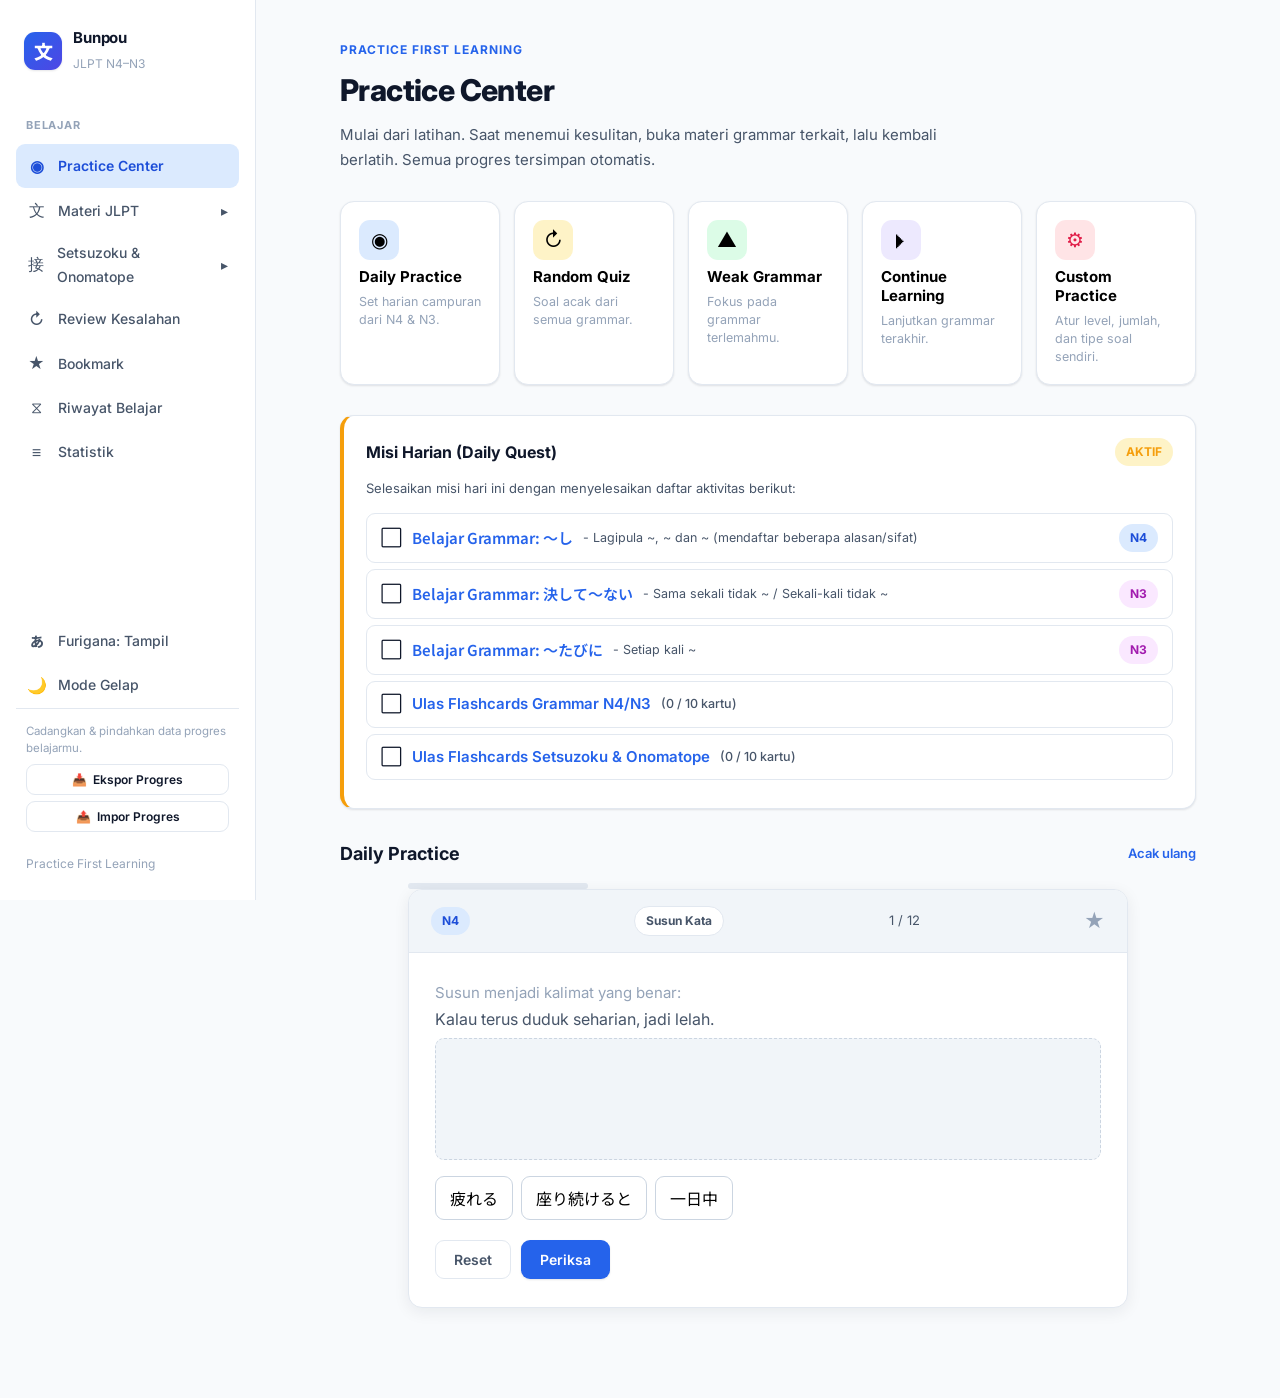
==== commit a9773347: "Add files via upload" ====
--- a/index.html
+++ b/index.html
@@ -7,6 +7,10 @@
 <link rel="preconnect" href="https://fonts.googleapis.com">
 <link href="https://fonts.googleapis.com/css2?family=Inter:wght@400;500;600;700;800&family=Noto+Sans+JP:wght@400;500;700;800&display=swap" rel="stylesheet">
 <link rel="stylesheet" href="css/style.css">
+<link rel="manifest" href="manifest.json">
+<meta name="theme-color" content="#3b82f6">
+<meta name="apple-mobile-web-app-capable" content="yes">
+<meta name="apple-mobile-web-app-status-bar-style" content="black-translucent">
 <script>(function(){try{var t=localStorage.getItem('jlpt_theme');if(t&&JSON.parse(t)==='dark'){document.documentElement.setAttribute('data-theme','dark');}}catch(e){}})();</script>
 </head>
 <body class="app">
@@ -309,11 +313,173 @@
     Quiz.runSession(host, pool, opts);
   }
 
+  // --- Daily Quest Implementation ---
+  function initDailyQuest() {
+    var questContainer = document.getElementById("dailyQuestContainer");
+    if (!questContainer) {
+      var contentEl = document.querySelector(".content");
+      var sectionTitleEl = document.querySelector(".section-title");
+      if (contentEl && sectionTitleEl) {
+        questContainer = document.createElement("div");
+        questContainer.id = "dailyQuestContainer";
+        questContainer.style.marginBottom = "24px";
+        contentEl.insertBefore(questContainer, sectionTitleEl);
+      } else {
+        return;
+      }
+    }
+
+    var today = new Date().toDateString();
+    var quest = Store.get("daily_quest", null);
+
+    if (!quest || quest.date !== today) {
+      var allGrammars = window.JLPT_DATA || [];
+      var unlearned = allGrammars.filter(function (g) {
+        var st = Store.getLearned(g.id);
+        return st !== "learned" && st !== "learning";
+      });
+
+      if (unlearned.length < 3) {
+        unlearned = allGrammars.filter(function (g) {
+          return Store.getLearned(g.id) !== "learned";
+        });
+      }
+
+      var pool = unlearned.length >= 3 ? unlearned : allGrammars;
+      
+      var shuffled = pool.slice();
+      for (var i = shuffled.length - 1; i > 0; i--) {
+        var j = Math.floor(Math.random() * (i + 1));
+        var temp = shuffled[i]; shuffled[i] = shuffled[j]; shuffled[j] = temp;
+      }
+
+      var pickCount = Math.min(3, shuffled.length);
+      var items = shuffled.slice(0, pickCount).map(function (g) {
+        return {
+          type: "grammar",
+          id: g.id,
+          title: "Belajar Grammar: " + g.grammar,
+          grammar: g.grammar,
+          level: g.level,
+          meaning: g.meaning,
+          completed: false
+        };
+      });
+
+      // Calculate studied grammar count
+      var learnedMap = Store.get("learned", {});
+      var learnedCount = 0;
+      for (var key in learnedMap) {
+        if (learnedMap[key] === "learning" || learnedMap[key] === "learned") {
+          learnedCount++;
+        }
+      }
+
+      // Determine dynamic target for Grammar Flashcard (max 30)
+      var grammarTarget = 10;
+      if (learnedCount > 60) grammarTarget = 30;
+      else if (learnedCount > 30) grammarTarget = 20;
+      else if (learnedCount > 10) grammarTarget = 15;
+
+      // Determine dynamic target for Setsuzoku & Onomatope (up to 50)
+      var setsuzokuTarget = 10;
+      if (learnedCount > 50) setsuzokuTarget = 50;
+      else if (learnedCount > 25) setsuzokuTarget = 30;
+      else if (learnedCount > 10) setsuzokuTarget = 20;
+
+      // Add Quest 4: Grammar Flashcards
+      items.push({
+        type: "grammar_fc",
+        title: "Ulas Flashcards Grammar N4/N3",
+        progress: 0,
+        target: grammarTarget,
+        completed: false
+      });
+
+      // Add Quest 5: Setsuzoku & Onomatope Flashcards
+      items.push({
+        type: "setsuzoku_fc",
+        title: "Ulas Flashcards Setsuzoku & Onomatope",
+        progress: 0,
+        target: setsuzokuTarget,
+        completed: false
+      });
+
+      quest = {
+        date: today,
+        items: items
+      };
+      Store.set("daily_quest", quest);
+    }
+
+    var allCompleted = true;
+    var listHtml = quest.items.map(function (it) {
+      var isCompleted = it.completed;
+      if (it.type === "grammar") {
+        var learnedStatus = Store.getLearned(it.id);
+        if (learnedStatus === "learning" || learnedStatus === "learned") {
+          isCompleted = true;
+          if (!it.completed) {
+            it.completed = true;
+          }
+        }
+      }
+
+      if (!isCompleted) {
+        allCompleted = false;
+      }
+
+      var statusIcon = isCompleted ? "✅" : "⬜";
+      var strikeStyle = isCompleted ? 'style="text-decoration: line-through; opacity: 0.6;"' : '';
+      
+      if (it.type === "grammar") {
+        var levelClass = it.level === "N3" ? "pill-n3" : "pill-n4";
+        return '<div style="display: flex; align-items: center; justify-content: space-between; padding: 10px 14px; background: var(--surface); border: 1px solid var(--border); border-radius: var(--radius-sm); font-size: 14px; margin-bottom: 6px;">' +
+          '<div style="display: flex; align-items: center; gap: 10px; min-width: 0; flex: 1;">' +
+            '<span style="font-size: 15px;">' + statusIcon + '</span>' +
+            '<a class="jp" href="grammar-detail.html?id=' + encodeURIComponent(it.id) + '" ' + strikeStyle + ' style="font-weight: 600; color: var(--primary); font-size: 15px;">' + it.title + '</a>' +
+            '<span style="color: var(--text-soft); font-size: 12.5px; overflow: hidden; text-overflow: ellipsis; white-space: nowrap; flex: 1; min-width: 0; padding-right: 10px;"> - ' + it.meaning + '</span>' +
+          '</div>' +
+          '<span class="pill ' + levelClass + '" style="flex-shrink: 0;">' + it.level + '</span>' +
+        '</div>';
+      } else {
+        var linkUrl = it.type === "grammar_fc" ? "flashcards.html" : "setsuzoku-flashcards.html";
+        return '<div style="display: flex; align-items: center; justify-content: space-between; padding: 10px 14px; background: var(--surface); border: 1px solid var(--border); border-radius: var(--radius-sm); font-size: 14px; margin-bottom: 6px;">' +
+          '<div style="display: flex; align-items: center; gap: 10px; min-width: 0; flex: 1;">' +
+            '<span style="font-size: 15px;">' + statusIcon + '</span>' +
+            '<a href="' + linkUrl + '" ' + strikeStyle + ' style="font-weight: 600; color: var(--primary); font-size: 15px;">' + it.title + '</a>' +
+            '<span style="color: var(--text-soft); font-size: 12.5px; font-weight: 500;">(' + it.progress + ' / ' + it.target + ' kartu)</span>' +
+          '</div>' +
+        '</div>';
+      }
+    }).join("");
+
+    Store.set("daily_quest", quest);
+
+    var badgeText = allCompleted ? "SELESAI" : "AKTIF";
+    var badgeClass = allCompleted ? "background: var(--green-soft); color: var(--green);" : "background: var(--accent-soft); color: var(--accent);";
+
+    questContainer.innerHTML = 
+      '<div class="card card-pad" style="margin-bottom: 24px; border-left: 4px solid ' + (allCompleted ? 'var(--green)' : 'var(--accent)') + ';">' +
+        '<div style="display: flex; align-items: center; gap: 10px; margin-bottom: 12px;">' +
+          '<h3 style="font-size: 16px; font-weight: 700; margin: 0;">Misi Harian (Daily Quest)</h3>' +
+          '<span class="pill" style="margin-left: auto; ' + badgeClass + '">' + badgeText + '</span>' +
+        '</div>' +
+        '<p style="font-size: 13px; color: var(--text-soft); margin-bottom: 14px;">' +
+          (allCompleted ? 'Selamat! Misi harian Anda hari ini telah selesai. Besok akan ada misi baru.' : 'Selesaikan misi hari ini dengan menyelesaikan daftar aktivitas berikut:') +
+        '</p>' +
+        '<div id="questItemsList">' +
+          listHtml +
+        '</div>' +
+      '</div>';
+  }
+
   document.querySelectorAll(".tile").forEach(function (t) {
     t.addEventListener("click", function () { start(t.dataset.mode, true); window.scrollTo({ top: 220, behavior: "smooth" }); });
   });
   document.getElementById("restart").addEventListener("click", function (e) { e.preventDefault(); start(currentMode); });
 
+  initDailyQuest();
   start("daily");
 })();
 </script>
--- a/css/style.css
+++ b/css/style.css
@@ -1008,6 +1008,55 @@
   color: #cbd5e1;
 }
 
-
-
-
+/* ===== Sub-navigation (Collapsible Sidebar) ===== */
+.nav-parent {
+  cursor: pointer;
+  justify-content: space-between;
+}
+.nav-parent .arrow {
+  margin-left: auto;
+  font-size: 14px;
+  transition: transform 0.2s ease;
+}
+.nav-parent.expanded .arrow {
+  transform: rotate(90deg);
+}
+.nav-sub-list {
+  display: none;
+  flex-direction: column;
+  gap: 2px;
+  padding-left: 20px;
+  margin-top: 2px;
+  margin-bottom: 4px;
+}
+.nav-sub-list.show {
+  display: flex;
+}
+.nav-sub-item {
+  display: flex;
+  align-items: center;
+  gap: 10px;
+  padding: 7px 11px;
+  border-radius: var(--radius-sm);
+  color: var(--text-soft);
+  font-weight: 500;
+  font-size: 13.5px;
+  transition: background .15s, color .15s;
+}
+.nav-sub-item:hover {
+  background: var(--surface-2);
+  color: var(--text);
+}
+.nav-sub-item.active {
+  background: var(--primary-soft);
+  color: var(--primary-dark);
+  font-weight: 600;
+}
+.nav-sub-item .ico {
+  font-size: 10px;
+  color: var(--text-muted);
+}
+
+
+
+
